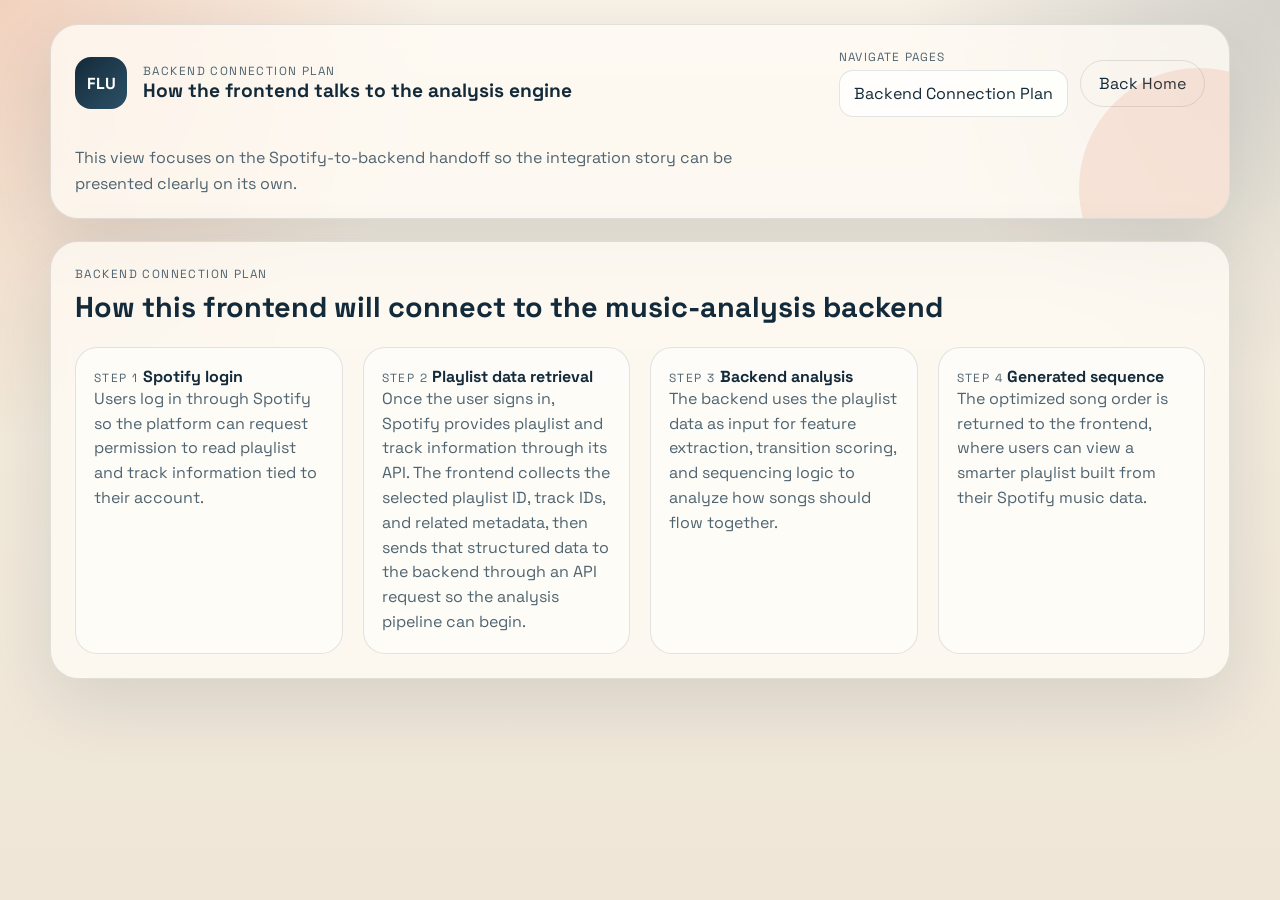
==== integration.html @ 7429a287 "Add files via upload" ====
<!DOCTYPE html>
<html lang="en">
<head>
  <meta charset="UTF-8">
  <meta name="viewport" content="width=device-width, initial-scale=1.0">
  <title>DJ Flow Engine | Backend Connection Plan</title>
  <link rel="preconnect" href="https://fonts.googleapis.com">
  <link rel="preconnect" href="https://fonts.gstatic.com" crossorigin>
  <link href="https://fonts.googleapis.com/css2?family=Space+Grotesk:wght@400;500;700&family=IBM+Plex+Mono:wght@400;500&display=swap" rel="stylesheet">
  <link rel="stylesheet" href="style.css">
</head>
<body data-page="integration">
  <div class="page-shell">
    <header class="hero compact-hero">
      <nav class="topbar">
        <div class="brand">
          <span class="brand-mark">FLU</span>
          <div>
            <p class="eyebrow">Backend Connection Plan</p>
            <h1>How the frontend talks to the analysis engine</h1>
          </div>
        </div>

        <div class="nav-actions">
          <label class="page-nav" for="pageSelect">
            <span>Navigate pages</span>
            <select id="pageSelect" aria-label="Navigate site pages">
              <option value="index.html">Home</option>
              <option value="pipeline.html">System Pipeline</option>
              <option value="modules.html">Backend Modules</option>
              <option value="demo.html">Sample Run</option>
              <option value="integration.html">Backend Connection Plan</option>
              <option value="user-profiles.html">User Profiles</option>
              <option value="team.html">Team and Focus</option>
            </select>
          </label>
          <a class="ghost-button" href="index.html">Back Home</a>
        </div>
      </nav>

      <p class="section-intro">
        This view focuses on the Spotify-to-backend handoff so the integration story can be presented clearly on its own.
      </p>
    </header>

    <main>
      <section class="panel metrics-panel">
        <div class="panel-heading">
          <p class="eyebrow">Backend Connection Plan</p>
          <h3>How this frontend will connect to the music-analysis backend</h3>
        </div>

        <div class="metrics-grid">
          <div class="metric">
            <span class="metric-label">Step 1</span>
            <strong>Spotify login</strong>
            <p>Users log in through Spotify so the platform can request permission to read playlist and track information tied to their account.</p>
          </div>
          <div class="metric">
            <span class="metric-label">Step 2</span>
            <strong>Playlist data retrieval</strong>
            <p>Once the user signs in, Spotify provides playlist and track information through its API. The frontend collects the selected playlist ID, track IDs, and related metadata, then sends that structured data to the backend through an API request so the analysis pipeline can begin.</p>
          </div>
          <div class="metric">
            <span class="metric-label">Step 3</span>
            <strong>Backend analysis</strong>
            <p>The backend uses the playlist data as input for feature extraction, transition scoring, and sequencing logic to analyze how songs should flow together.</p>
          </div>
          <div class="metric">
            <span class="metric-label">Step 4</span>
            <strong>Generated sequence</strong>
            <p>The optimized song order is returned to the frontend, where users can view a smarter playlist built from their Spotify music data.</p>
          </div>
        </div>
      </section>
    </main>
  </div>

  <script src="script.js"></script>
</body>
</html>
---- style.css ----
:root {
  --bg: #f5efe4;
  --surface: rgba(255, 251, 245, 0.78);
  --surface-strong: #fffaf0;
  --ink: #132a3a;
  --muted: #4f6471;
  --accent: #d96c3f;
  --accent-dark: #9f4725;
  --line: rgba(19, 42, 58, 0.12);
  --shadow: 0 24px 70px rgba(19, 42, 58, 0.12);
}

* {
  box-sizing: border-box;
}

html {
  scroll-behavior: smooth;
}

body {
  margin: 0;
  min-height: 100vh;
  font-family: "Space Grotesk", sans-serif;
  color: var(--ink);
  background:
    radial-gradient(circle at top left, rgba(217, 108, 63, 0.24), transparent 28%),
    radial-gradient(circle at top right, rgba(19, 42, 58, 0.16), transparent 24%),
    linear-gradient(180deg, #f9f2e7 0%, #f2eadb 45%, #efe6d8 100%);
}

button,
select {
  font: inherit;
}

button {
  cursor: pointer;
}

a {
  color: inherit;
  text-decoration: none;
}

.page-shell {
  width: min(1180px, calc(100% - 32px));
  margin: 0 auto;
  padding: 24px 0 40px;
}

.hero,
.panel {
  border: 1px solid var(--line);
  border-radius: 28px;
  background: var(--surface);
  backdrop-filter: blur(12px);
  box-shadow: var(--shadow);
}

.hero {
  padding: 24px;
  overflow: hidden;
  position: relative;
}

.compact-hero {
  padding-bottom: 20px;
}

.hero::after {
  content: "";
  position: absolute;
  inset: auto -90px -90px auto;
  width: 240px;
  height: 240px;
  border-radius: 999px;
  background: rgba(217, 108, 63, 0.14);
}

.topbar,
.hero-grid,
.dual-layout,
.metrics-grid,
.pipeline-grid,
.overview-grid,
.team-grid {
  display: grid;
  gap: 20px;
}

.topbar {
  grid-template-columns: 1fr auto;
  align-items: center;
  margin-bottom: 28px;
}

.nav-actions {
  display: flex;
  align-items: center;
  gap: 12px;
  flex-wrap: wrap;
  justify-content: flex-end;
}

.page-nav {
  display: grid;
  gap: 6px;
  min-width: 220px;
}

.page-nav span {
  margin: 0;
  text-transform: uppercase;
  letter-spacing: 0.1em;
  font-size: 0.74rem;
  color: var(--muted);
}

.page-nav select {
  appearance: none;
  border: 1px solid var(--line);
  border-radius: 14px;
  padding: 12px 14px;
  background: rgba(255, 255, 255, 0.72);
  color: var(--ink);
}

.brand {
  display: flex;
  align-items: center;
  gap: 16px;
}

.brand-mark {
  width: 52px;
  height: 52px;
  border-radius: 16px;
  display: grid;
  place-items: center;
  background: linear-gradient(135deg, var(--ink), #2d5166);
  color: #fff;
  font-weight: 700;
}

.eyebrow,
.card-label,
.metric-label {
  margin: 0;
  text-transform: uppercase;
  letter-spacing: 0.12em;
  font-size: 0.74rem;
  color: var(--muted);
}

h1,
h2,
h3,
h4,
p {
  margin: 0;
}

h1 {
  font-size: 1.2rem;
}

h2 {
  font-size: clamp(2.2rem, 4vw, 4.8rem);
  line-height: 0.98;
  max-width: 10ch;
  margin: 16px 0;
}

h3 {
  font-size: 1.8rem;
  margin-top: 8px;
}

h4 {
  font-size: 1.05rem;
  margin-bottom: 10px;
}

.hero-grid {
  grid-template-columns: 1.35fr 0.95fr;
  align-items: stretch;
}

.intro,
.section-intro {
  color: var(--muted);
  line-height: 1.65;
}

.intro {
  max-width: 60ch;
}

.section-intro {
  max-width: 72ch;
}

.pill {
  display: inline-flex;
  padding: 8px 14px;
  border-radius: 999px;
  background: rgba(217, 108, 63, 0.12);
  color: var(--accent-dark);
  font-size: 0.88rem;
  font-weight: 500;
}

.hero-actions {
  display: flex;
  flex-wrap: wrap;
  gap: 12px;
  margin-top: 28px;
}

.primary-button,
.secondary-button,
.ghost-button {
  display: inline-flex;
  align-items: center;
  justify-content: center;
  border: 1px solid transparent;
  border-radius: 999px;
  padding: 12px 18px;
  transition: transform 180ms ease, border-color 180ms ease, background 180ms ease;
}

.primary-button {
  background: var(--ink);
  color: #fff;
}

.secondary-button,
.ghost-button {
  background: transparent;
  color: var(--ink);
  border-color: var(--line);
}

.spotify-button {
  background: #1db954;
  border-color: #1db954;
  color: #08140d;
  font-weight: 700;
}

.primary-button:hover,
.secondary-button:hover,
.ghost-button:hover {
  transform: translateY(-1px);
}

.hero-card {
  padding: 22px;
  border-radius: 24px;
  background: linear-gradient(180deg, rgba(255, 250, 240, 0.94), rgba(255, 245, 231, 0.82));
  border: 1px solid rgba(19, 42, 58, 0.08);
  display: grid;
  gap: 14px;
}

.focus-stack {
  display: grid;
  gap: 14px;
}

.focus-item {
  padding: 16px;
  border-radius: 18px;
  background: rgba(255, 255, 255, 0.72);
  border: 1px solid rgba(19, 42, 58, 0.08);
}

.focus-item span,
.metric p,
.pipeline-step p,
.module-card p,
.overview-card p,
.team-card p {
  color: var(--muted);
  line-height: 1.55;
}

main {
  display: grid;
  gap: 22px;
  margin-top: 22px;
}

.panel {
  padding: 24px;
}

.panel-heading {
  margin-bottom: 22px;
}

.pipeline-grid {
  grid-template-columns: repeat(4, 1fr);
}

.overview-grid {
  grid-template-columns: repeat(3, 1fr);
}

.team-grid {
  grid-template-columns: repeat(2, 1fr);
}

.profile-grid {
  align-items: stretch;
}

.pipeline-step,
.module-card,
.metric,
.overview-card,
.team-card {
  border-radius: 22px;
  padding: 18px;
  border: 1px solid var(--line);
  background: rgba(255, 255, 255, 0.52);
  transition: transform 180ms ease, background 180ms ease, border-color 180ms ease;
}

.pipeline-step.active {
  transform: translateY(-4px);
  background: rgba(217, 108, 63, 0.12);
  border-color: rgba(217, 108, 63, 0.28);
}

.pipeline-step:hover,
.module-card:hover,
.metric:hover,
.overview-card:hover,
.team-card:hover {
  transform: translateY(-2px);
  border-color: rgba(217, 108, 63, 0.24);
}

.step-number {
  display: inline-block;
  margin-bottom: 18px;
  color: var(--accent-dark);
  font-family: "IBM Plex Mono", monospace;
}

.dual-layout {
  grid-template-columns: 1fr 1fr;
}

.module-list {
  display: grid;
  gap: 14px;
}

.module-card strong,
.team-card strong {
  display: block;
  margin-bottom: 8px;
}

.profile-card {
  display: flex;
  flex-direction: column;
  align-items: flex-start;
  gap: 10px;
}

.profile-photo {
  width: 112px;
  height: 112px;
  border-radius: 999px;
  display: grid;
  place-items: center;
  background: linear-gradient(135deg, rgba(217, 108, 63, 0.22), rgba(19, 42, 58, 0.18));
  border: 2px dashed rgba(19, 42, 58, 0.22);
  color: var(--accent-dark);
  font-size: 1.4rem;
  font-weight: 700;
  font-family: "IBM Plex Mono", monospace;
}

.profile-role {
  font-weight: 500;
  color: var(--accent-dark);
}

.profile-motivation {
  width: 100%;
  margin-top: auto;
  padding-top: 12px;
  border-top: 1px solid var(--line);
}

.profile-motivation span {
  display: block;
  margin-bottom: 8px;
  text-transform: uppercase;
  letter-spacing: 0.12em;
  font-size: 0.74rem;
  color: var(--muted);
}

.tag-row {
  display: flex;
  flex-wrap: wrap;
  gap: 8px;
  margin-top: 12px;
}

.tag {
  padding: 6px 10px;
  border-radius: 999px;
  background: rgba(19, 42, 58, 0.08);
  font-size: 0.84rem;
}

.console-card {
  border-radius: 22px;
  overflow: hidden;
  background: #101c25;
  color: #dde8ee;
  border: 1px solid rgba(19, 42, 58, 0.12);
}

.console-actions {
  margin-top: 14px;
}

.console-header {
  display: flex;
  align-items: center;
  gap: 8px;
  padding: 12px 16px;
  background: rgba(255, 255, 255, 0.04);
  border-bottom: 1px solid rgba(255, 255, 255, 0.08);
}

.console-header p {
  margin-left: 4px;
  font-size: 0.9rem;
  color: #b7cbd4;
}

.dot {
  width: 10px;
  height: 10px;
  border-radius: 999px;
}

.red { background: #ff6b6b; }
.amber { background: #f4b860; }
.green { background: #5fd695; }

pre {
  margin: 0;
  padding: 18px;
  min-height: 300px;
  white-space: pre-wrap;
  font-family: "IBM Plex Mono", monospace;
  font-size: 0.92rem;
  line-height: 1.7;
}

.metrics-grid {
  grid-template-columns: repeat(4, 1fr);
  min-height: 24px;
}

@media (max-width: 980px) {
  .hero-grid,
  .dual-layout,
  .pipeline-grid,
  .metrics-grid,
  .overview-grid,
  .team-grid {
    grid-template-columns: 1fr;
  }

  h2 {
    max-width: 14ch;
  }
}

@media (max-width: 640px) {
  .page-shell {
    width: min(100% - 20px, 1180px);
    padding-top: 12px;
  }

  .hero,
  .panel {
    padding: 18px;
    border-radius: 22px;
  }

  .topbar {
    grid-template-columns: 1fr;
  }

  .nav-actions {
    justify-content: stretch;
  }

  .page-nav {
    min-width: 100%;
  }

  .hero-actions {
    flex-direction: column;
  }

  .primary-button,
  .secondary-button,
  .ghost-button {
    width: 100%;
  }
}
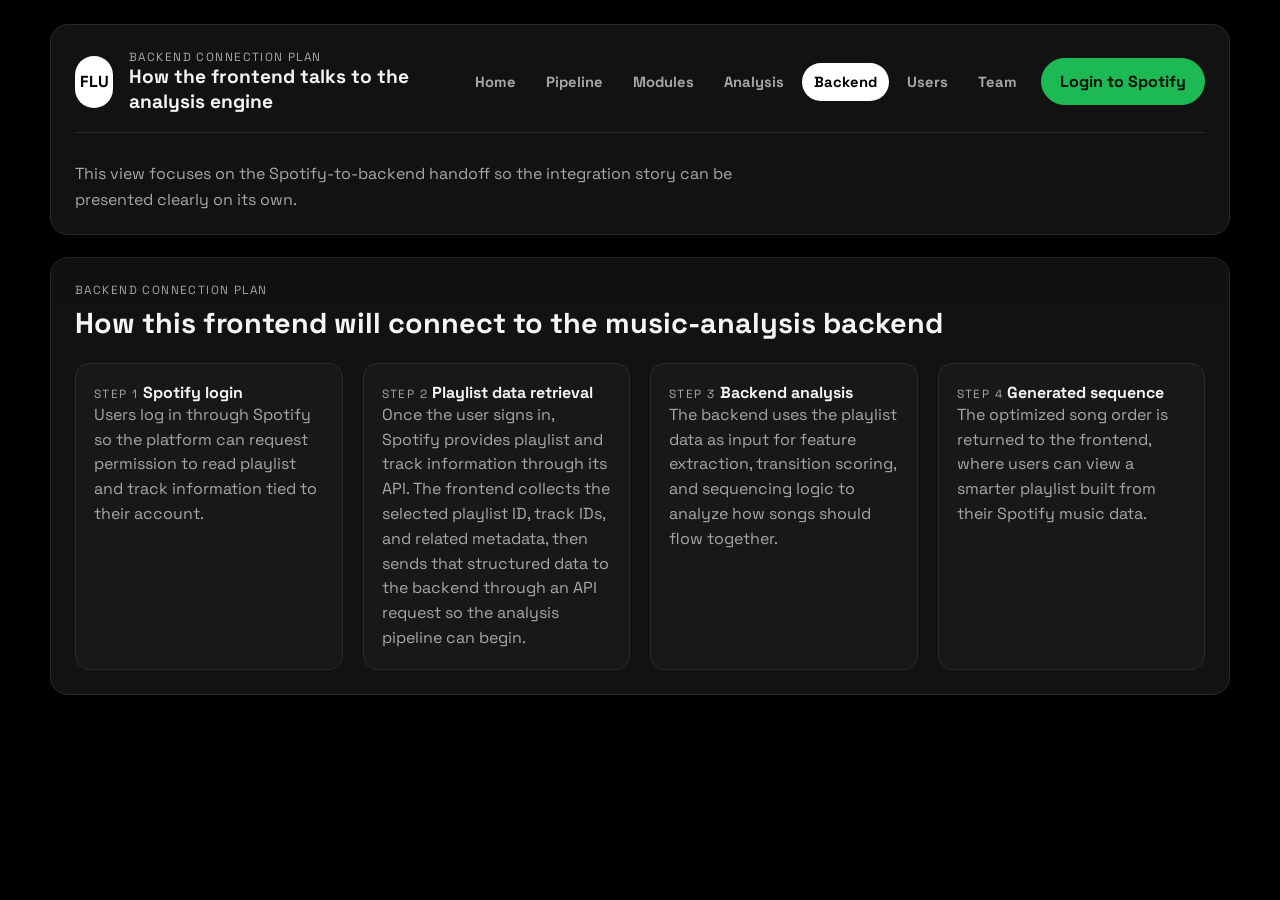
==== commit 561c439e: "Add files via upload" ====
--- a/integration.html
+++ b/integration.html
@@ -22,19 +22,16 @@
         </div>
 
         <div class="nav-actions">
-          <label class="page-nav" for="pageSelect">
-            <span>Navigate pages</span>
-            <select id="pageSelect" aria-label="Navigate site pages">
-              <option value="index.html">Home</option>
-              <option value="pipeline.html">System Pipeline</option>
-              <option value="modules.html">Backend Modules</option>
-              <option value="demo.html">Sample Run</option>
-              <option value="integration.html">Backend Connection Plan</option>
-              <option value="user-profiles.html">User Profiles</option>
-              <option value="team.html">Team and Focus</option>
-            </select>
-          </label>
-          <a class="ghost-button" href="index.html">Back Home</a>
+          <div class="page-tabs" aria-label="Site navigation">
+            <a href="index.html">Home</a>
+            <a href="pipeline.html">Pipeline</a>
+            <a href="modules.html">Modules</a>
+            <a href="analysis.html">Analysis</a>
+            <a href="integration.html">Backend</a>
+            <a href="user-profiles.html">Users</a>
+            <a href="team.html">Team</a>
+          </div>
+          <a class="ghost-button spotify-button" href="https://accounts.spotify.com/login" target="_blank" rel="noreferrer">Login to Spotify</a>
         </div>
       </nav>
 
--- a/style.css
+++ b/style.css
@@ -1,13 +1,13 @@
 :root {
-  --bg: #f5efe4;
-  --surface: rgba(255, 251, 245, 0.78);
-  --surface-strong: #fffaf0;
-  --ink: #132a3a;
-  --muted: #4f6471;
-  --accent: #d96c3f;
-  --accent-dark: #9f4725;
-  --line: rgba(19, 42, 58, 0.12);
-  --shadow: 0 24px 70px rgba(19, 42, 58, 0.12);
+  --bg: #050505;
+  --surface: #121212;
+  --surface-strong: #1d1d1d;
+  --ink: #f5f5f5;
+  --muted: #a7a7a7;
+  --accent: #ff7a1a;
+  --accent-dark: #ff7a1a;
+  --line: #2a2a2a;
+  --shadow: 0 18px 50px rgba(0, 0, 0, 0.42);
 }
 
 * {
@@ -15,7 +15,7 @@
 }
 
 html {
-  scroll-behavior: smooth;
+  scroll-behavior: auto;
 }
 
 body {
@@ -23,10 +23,7 @@
   min-height: 100vh;
   font-family: "Space Grotesk", sans-serif;
   color: var(--ink);
-  background:
-    radial-gradient(circle at top left, rgba(217, 108, 63, 0.24), transparent 28%),
-    radial-gradient(circle at top right, rgba(19, 42, 58, 0.16), transparent 24%),
-    linear-gradient(180deg, #f9f2e7 0%, #f2eadb 45%, #efe6d8 100%);
+  background: #000;
 }
 
 button,
@@ -52,9 +49,8 @@
 .hero,
 .panel {
   border: 1px solid var(--line);
-  border-radius: 28px;
+  border-radius: 18px;
   background: var(--surface);
-  backdrop-filter: blur(12px);
   box-shadow: var(--shadow);
 }
 
@@ -66,16 +62,6 @@
 
 .compact-hero {
   padding-bottom: 20px;
-}
-
-.hero::after {
-  content: "";
-  position: absolute;
-  inset: auto -90px -90px auto;
-  width: 240px;
-  height: 240px;
-  border-radius: 999px;
-  background: rgba(217, 108, 63, 0.14);
 }
 
 .topbar,
@@ -93,6 +79,8 @@
   grid-template-columns: 1fr auto;
   align-items: center;
   margin-bottom: 28px;
+  padding-bottom: 18px;
+  border-bottom: 1px solid var(--line);
 }
 
 .nav-actions {
@@ -103,27 +91,30 @@
   justify-content: flex-end;
 }
 
-.page-nav {
-  display: grid;
+.page-tabs {
+  display: flex;
+  align-items: center;
   gap: 6px;
-  min-width: 220px;
-}
-
-.page-nav span {
-  margin: 0;
-  text-transform: uppercase;
-  letter-spacing: 0.1em;
-  font-size: 0.74rem;
+  flex-wrap: wrap;
+}
+
+.page-tabs a {
+  padding: 10px 12px;
+  border-radius: 999px;
   color: var(--muted);
-}
-
-.page-nav select {
-  appearance: none;
-  border: 1px solid var(--line);
-  border-radius: 14px;
-  padding: 12px 14px;
-  background: rgba(255, 255, 255, 0.72);
-  color: var(--ink);
+  font-size: 0.92rem;
+  font-weight: 700;
+}
+
+body[data-page="home"] .page-tabs a[href="index.html"],
+body[data-page="pipeline"] .page-tabs a[href="pipeline.html"],
+body[data-page="modules"] .page-tabs a[href="modules.html"],
+body[data-page="analysis"] .page-tabs a[href="analysis.html"],
+body[data-page="integration"] .page-tabs a[href="integration.html"],
+body[data-page="user-profiles"] .page-tabs a[href="user-profiles.html"],
+body[data-page="team"] .page-tabs a[href="team.html"] {
+  background: #fff;
+  color: #000;
 }
 
 .brand {
@@ -135,11 +126,11 @@
 .brand-mark {
   width: 52px;
   height: 52px;
-  border-radius: 16px;
+  border-radius: 999px;
   display: grid;
   place-items: center;
-  background: linear-gradient(135deg, var(--ink), #2d5166);
-  color: #fff;
+  background: #fff;
+  color: #000;
   font-weight: 700;
 }
 
@@ -168,8 +159,12 @@
 h2 {
   font-size: clamp(2.2rem, 4vw, 4.8rem);
   line-height: 0.98;
-  max-width: 10ch;
+  max-width: 18ch;
   margin: 16px 0;
+}
+
+.hero-copy h2 {
+  max-width: 14ch;
 }
 
 h3 {
@@ -205,8 +200,8 @@
   display: inline-flex;
   padding: 8px 14px;
   border-radius: 999px;
-  background: rgba(217, 108, 63, 0.12);
-  color: var(--accent-dark);
+  background: #1d1d1d;
+  color: var(--accent);
   font-size: 0.88rem;
   font-weight: 500;
 }
@@ -227,39 +222,41 @@
   border: 1px solid transparent;
   border-radius: 999px;
   padding: 12px 18px;
-  transition: transform 180ms ease, border-color 180ms ease, background 180ms ease;
 }
 
 .primary-button {
-  background: var(--ink);
-  color: #fff;
+  background: #fff;
+  color: #000;
+  font-weight: 700;
 }
 
 .secondary-button,
 .ghost-button {
-  background: transparent;
+  background: #fff;
   color: var(--ink);
-  border-color: var(--line);
+  color: #000;
+  border-color: #fff;
+  font-weight: 700;
 }
 
 .spotify-button {
   background: #1db954;
   border-color: #1db954;
-  color: #08140d;
+  color: #041109;
   font-weight: 700;
 }
 
 .primary-button:hover,
 .secondary-button:hover,
 .ghost-button:hover {
-  transform: translateY(-1px);
+  opacity: 0.88;
 }
 
 .hero-card {
   padding: 22px;
-  border-radius: 24px;
-  background: linear-gradient(180deg, rgba(255, 250, 240, 0.94), rgba(255, 245, 231, 0.82));
-  border: 1px solid rgba(19, 42, 58, 0.08);
+  border-radius: 16px;
+  background: var(--surface-strong);
+  border: 1px solid var(--line);
   display: grid;
   gap: 14px;
 }
@@ -271,9 +268,9 @@
 
 .focus-item {
   padding: 16px;
-  border-radius: 18px;
-  background: rgba(255, 255, 255, 0.72);
-  border: 1px solid rgba(19, 42, 58, 0.08);
+  border-radius: 14px;
+  background: #181818;
+  border: 1px solid var(--line);
 }
 
 .focus-item span,
@@ -321,17 +318,15 @@
 .metric,
 .overview-card,
 .team-card {
-  border-radius: 22px;
+  border-radius: 14px;
   padding: 18px;
   border: 1px solid var(--line);
-  background: rgba(255, 255, 255, 0.52);
-  transition: transform 180ms ease, background 180ms ease, border-color 180ms ease;
+  background: #181818;
 }
 
 .pipeline-step.active {
-  transform: translateY(-4px);
-  background: rgba(217, 108, 63, 0.12);
-  border-color: rgba(217, 108, 63, 0.28);
+  background: #181818;
+  border-color: var(--line);
 }
 
 .pipeline-step:hover,
@@ -339,8 +334,7 @@
 .metric:hover,
 .overview-card:hover,
 .team-card:hover {
-  transform: translateY(-2px);
-  border-color: rgba(217, 108, 63, 0.24);
+  border-color: #3a3a3a;
 }
 
 .step-number {
@@ -378,9 +372,9 @@
   border-radius: 999px;
   display: grid;
   place-items: center;
-  background: linear-gradient(135deg, rgba(217, 108, 63, 0.22), rgba(19, 42, 58, 0.18));
-  border: 2px dashed rgba(19, 42, 58, 0.22);
-  color: var(--accent-dark);
+  background: #242424;
+  border: 2px dashed #4a4a4a;
+  color: var(--accent);
   font-size: 1.4rem;
   font-weight: 700;
   font-family: "IBM Plex Mono", monospace;
@@ -417,16 +411,16 @@
 .tag {
   padding: 6px 10px;
   border-radius: 999px;
-  background: rgba(19, 42, 58, 0.08);
+  background: #242424;
   font-size: 0.84rem;
 }
 
 .console-card {
-  border-radius: 22px;
+  border-radius: 14px;
   overflow: hidden;
-  background: #101c25;
-  color: #dde8ee;
-  border: 1px solid rgba(19, 42, 58, 0.12);
+  background: #050505;
+  color: #f5f5f5;
+  border: 1px solid var(--line);
 }
 
 .console-actions {
@@ -438,14 +432,14 @@
   align-items: center;
   gap: 8px;
   padding: 12px 16px;
-  background: rgba(255, 255, 255, 0.04);
-  border-bottom: 1px solid rgba(255, 255, 255, 0.08);
+  background: #181818;
+  border-bottom: 1px solid var(--line);
 }
 
 .console-header p {
   margin-left: 4px;
   font-size: 0.9rem;
-  color: #b7cbd4;
+  color: var(--muted);
 }
 
 .dot {
@@ -508,8 +502,13 @@
     justify-content: stretch;
   }
 
-  .page-nav {
-    min-width: 100%;
+  .page-tabs {
+    width: 100%;
+  }
+
+  .page-tabs a {
+    flex: 1 1 auto;
+    text-align: center;
   }
 
   .hero-actions {
